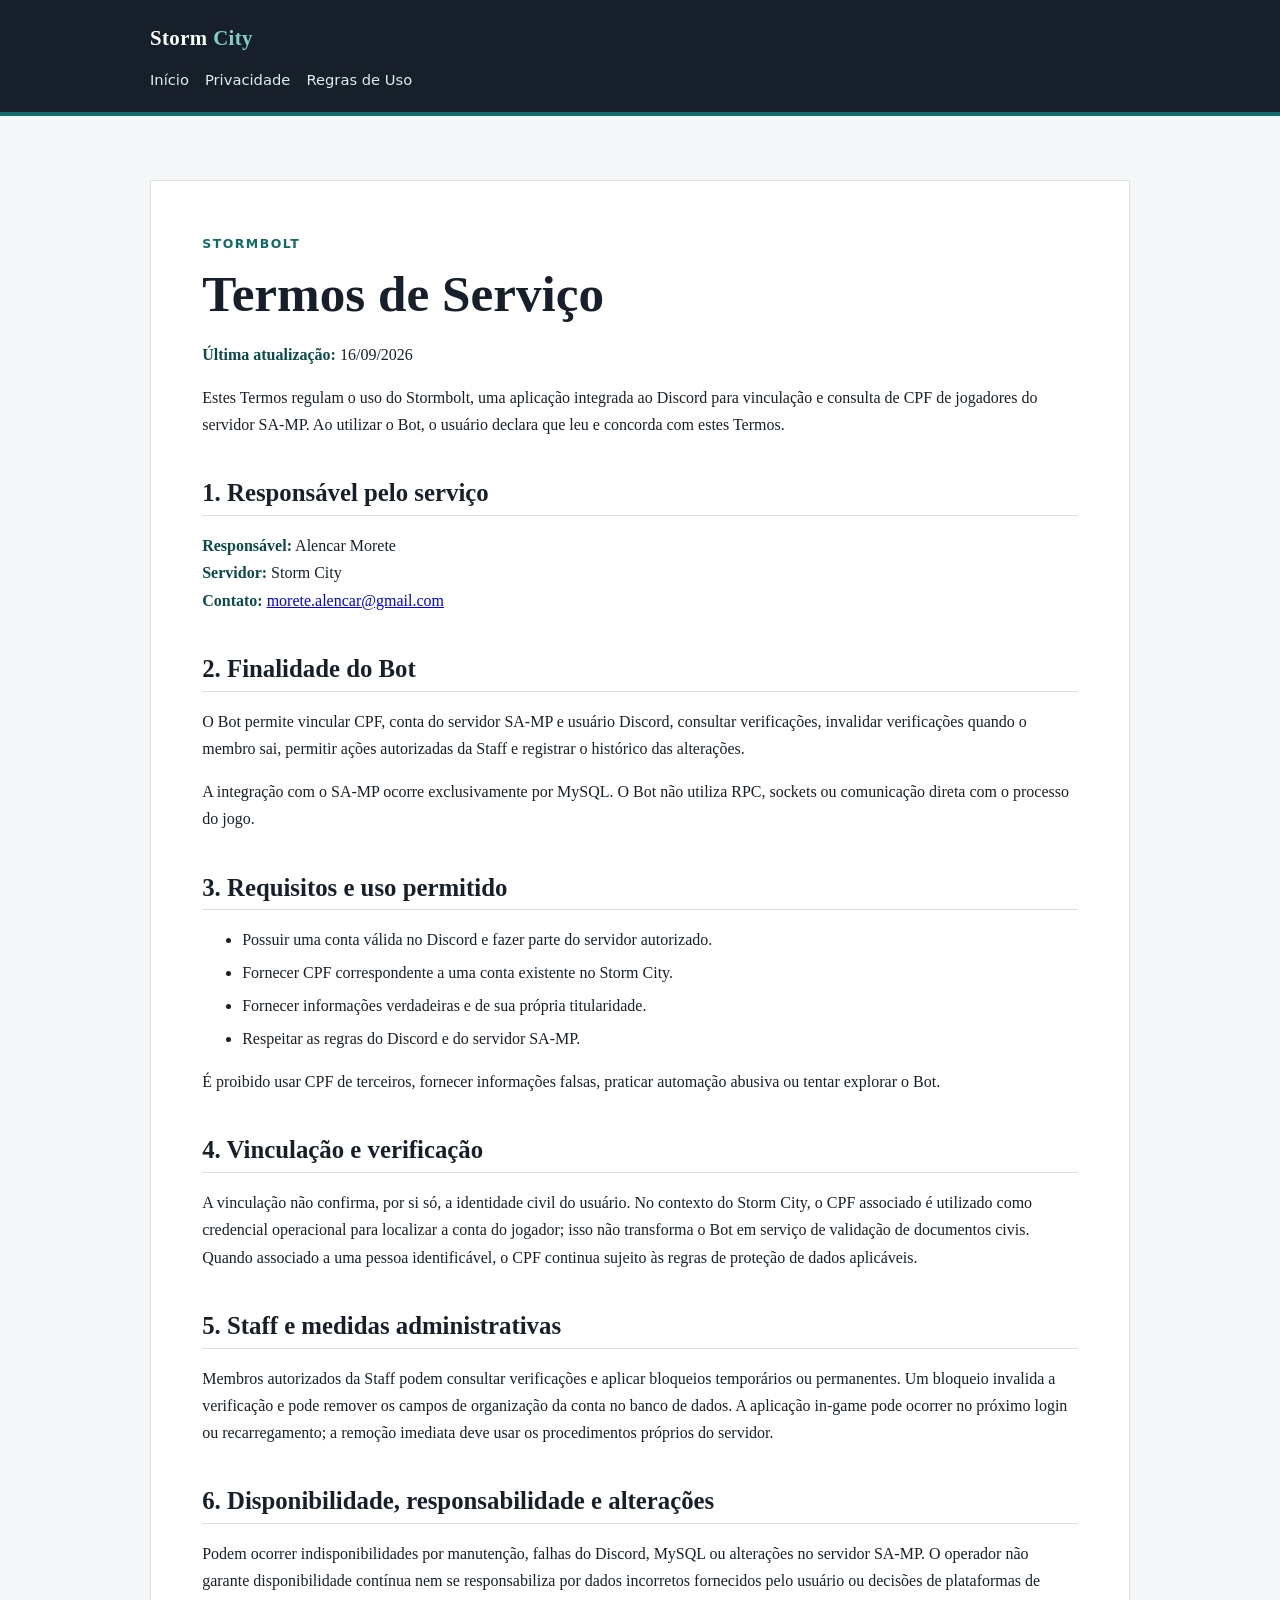
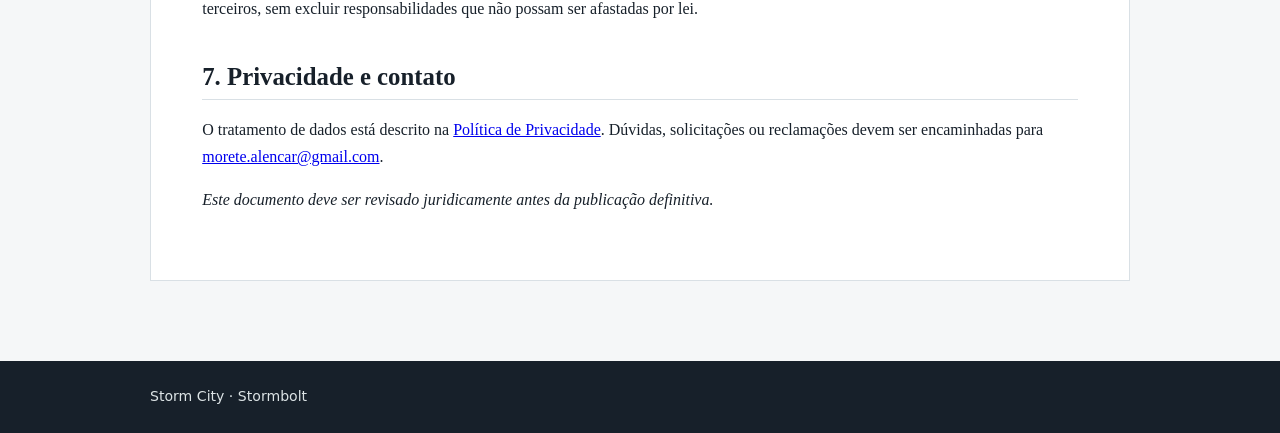
==== termos-de-servico.html @ cb51c726 "feat: include terms and policy" ====
<!doctype html>
<html lang="pt-BR">
<head>
  <meta charset="utf-8">
  <meta name="viewport" content="width=device-width, initial-scale=1">
  <meta name="description" content="Termos de Serviço do Stormbolt no servidor Storm City.">
  <title>Termos de Serviço | Storm City</title>
  <link rel="stylesheet" href="styles.css">
</head>
<body>
  <header class="site-header"><div class="header-inner"><a class="brand" href="index.html">Storm <span>City</span></a><nav aria-label="Navegação principal"><a href="index.html">Início</a><a href="privacy-policy.html">Privacidade</a><a href="regras-de-uso.html">Regras de Uso</a></nav></div></header>
  <main class="page"><article class="document">
    <div class="eyebrow">Stormbolt</div>
    <h1>Termos de Serviço</h1>
    <p><strong>Última atualização:</strong> 16/09/2026</p>
    <p>Estes Termos regulam o uso do Stormbolt, uma aplicação integrada ao Discord para vinculação e consulta de CPF de jogadores do servidor SA-MP. Ao utilizar o Bot, o usuário declara que leu e concorda com estes Termos.</p>
    <h2>1. Responsável pelo serviço</h2>
    <p><strong>Responsável:</strong> Alencar Morete<br><strong>Servidor:</strong> Storm City<br><strong>Contato:</strong> <a href="mailto:morete.alencar@gmail.com">morete.alencar@gmail.com</a></p>
    <h2>2. Finalidade do Bot</h2>
    <p>O Bot permite vincular CPF, conta do servidor SA-MP e usuário Discord, consultar verificações, invalidar verificações quando o membro sai, permitir ações autorizadas da Staff e registrar o histórico das alterações.</p>
    <p>A integração com o SA-MP ocorre exclusivamente por MySQL. O Bot não utiliza RPC, sockets ou comunicação direta com o processo do jogo.</p>
    <h2>3. Requisitos e uso permitido</h2>
    <ul><li>Possuir uma conta válida no Discord e fazer parte do servidor autorizado.</li><li>Fornecer CPF correspondente a uma conta existente no Storm City.</li><li>Fornecer informações verdadeiras e de sua própria titularidade.</li><li>Respeitar as regras do Discord e do servidor SA-MP.</li></ul>
    <p>É proibido usar CPF de terceiros, fornecer informações falsas, praticar automação abusiva ou tentar explorar o Bot.</p>
    <h2>4. Vinculação e verificação</h2>
    <p>A vinculação não confirma, por si só, a identidade civil do usuário. No contexto do Storm City, o CPF associado é utilizado como credencial operacional para localizar a conta do jogador; isso não transforma o Bot em serviço de validação de documentos civis. Quando associado a uma pessoa identificável, o CPF continua sujeito às regras de proteção de dados aplicáveis.</p>
    <h2>5. Staff e medidas administrativas</h2>
    <p>Membros autorizados da Staff podem consultar verificações e aplicar bloqueios temporários ou permanentes. Um bloqueio invalida a verificação e pode remover os campos de organização da conta no banco de dados. A aplicação in-game pode ocorrer no próximo login ou recarregamento; a remoção imediata deve usar os procedimentos próprios do servidor.</p>
    <h2>6. Disponibilidade, responsabilidade e alterações</h2>
    <p>Podem ocorrer indisponibilidades por manutenção, falhas do Discord, MySQL ou alterações no servidor SA-MP. O operador não garante disponibilidade contínua nem se responsabiliza por dados incorretos fornecidos pelo usuário ou decisões de plataformas de terceiros, sem excluir responsabilidades que não possam ser afastadas por lei.</p>
    <h2>7. Privacidade e contato</h2>
    <p>O tratamento de dados está descrito na <a href="privacy-policy.html">Política de Privacidade</a>. Dúvidas, solicitações ou reclamações devem ser encaminhadas para <a href="mailto:morete.alencar@gmail.com">morete.alencar@gmail.com</a>.</p>
    <p><em>Este documento deve ser revisado juridicamente antes da publicação definitiva.</em></p>
  </article></main>
  <footer class="site-footer"><div class="site-footer-inner">Storm City · Stormbolt</div></footer>
</body>
</html>
---- styles.css ----
:root {
  color-scheme: light;
  --ink: #17202a;
  --muted: #5c6875;
  --paper: #f5f7f8;
  --surface: #ffffff;
  --line: #d9e0e5;
  --accent: #0f6b68;
  --accent-dark: #094b49;
  --accent-soft: #d9eeec;
  --max-width: 980px;
}

* { box-sizing: border-box; }

html { scroll-behavior: smooth; }

body {
  margin: 0;
  background: var(--paper);
  color: var(--ink);
  font-family: Georgia, 'Times New Roman', serif;
  line-height: 1.7;
}

.site-header {
  background: var(--ink);
  color: #fff;
  border-bottom: 4px solid var(--accent);
}

.header-inner,
.page,
.site-footer-inner {
  width: min(100% - 2rem, var(--max-width));
  margin: 0 auto;
}

.header-inner { padding: 1.25rem 0; }

.brand {
  color: #fff;
  font-size: 1.3rem;
  font-weight: 700;
  text-decoration: none;
  letter-spacing: .02em;
}

.brand span { color: #7ed1c5; }

nav { display: flex; flex-wrap: wrap; gap: .5rem 1rem; margin-top: .75rem; }
nav a { color: #dceeed; font-family: system-ui, sans-serif; font-size: .92rem; text-decoration: none; }
nav a:hover, nav a:focus { color: #fff; text-decoration: underline; }

.page { padding: 4rem 0 5rem; }

.hero { max-width: 720px; padding-bottom: 2.5rem; }

.eyebrow { color: var(--accent); font-family: system-ui, sans-serif; font-size: .78rem; font-weight: 700; letter-spacing: .12em; text-transform: uppercase; }

h1, h2, h3 { line-height: 1.2; }
h1 { font-size: clamp(2.2rem, 6vw, 4.4rem); margin: .6rem 0 1rem; }
h2 { border-bottom: 1px solid var(--line); font-size: 1.55rem; margin: 2.5rem 0 1rem; padding-bottom: .45rem; }
h3 { font-size: 1.12rem; margin-top: 1.8rem; }

.lede { color: var(--muted); font-size: 1.2rem; max-width: 650px; }

.cards { display: grid; grid-template-columns: repeat(auto-fit, minmax(210px, 1fr)); gap: 1rem; }
.card { background: var(--surface); border: 1px solid var(--line); border-top: 4px solid var(--accent); padding: 1.35rem; }
.card h2 { border: 0; font-size: 1.25rem; margin: 0 0 .5rem; padding: 0; }
.card p { color: var(--muted); margin: 0 0 1rem; }
.card a { color: var(--accent-dark); font-family: system-ui, sans-serif; font-weight: 700; }

.document { background: var(--surface); border: 1px solid var(--line); padding: clamp(1.25rem, 4vw, 3.5rem); }
.document h1 { font-size: clamp(2rem, 5vw, 3.2rem); }
.document li { margin: .35rem 0; }
.document strong { color: var(--accent-dark); }

.notice { background: var(--accent-soft); border-left: 4px solid var(--accent); margin: 1.5rem 0; padding: 1rem 1.25rem; }

.site-footer { background: var(--ink); color: #dce3e5; font-family: system-ui, sans-serif; font-size: .88rem; }
.site-footer-inner { padding: 1.5rem 0; }
.site-footer a { color: #9ce0d5; }

@media (max-width: 600px) {
  .page { padding-top: 2.5rem; }
  h1 { font-size: 2.4rem; }
  .document { padding: 1.25rem; }
}
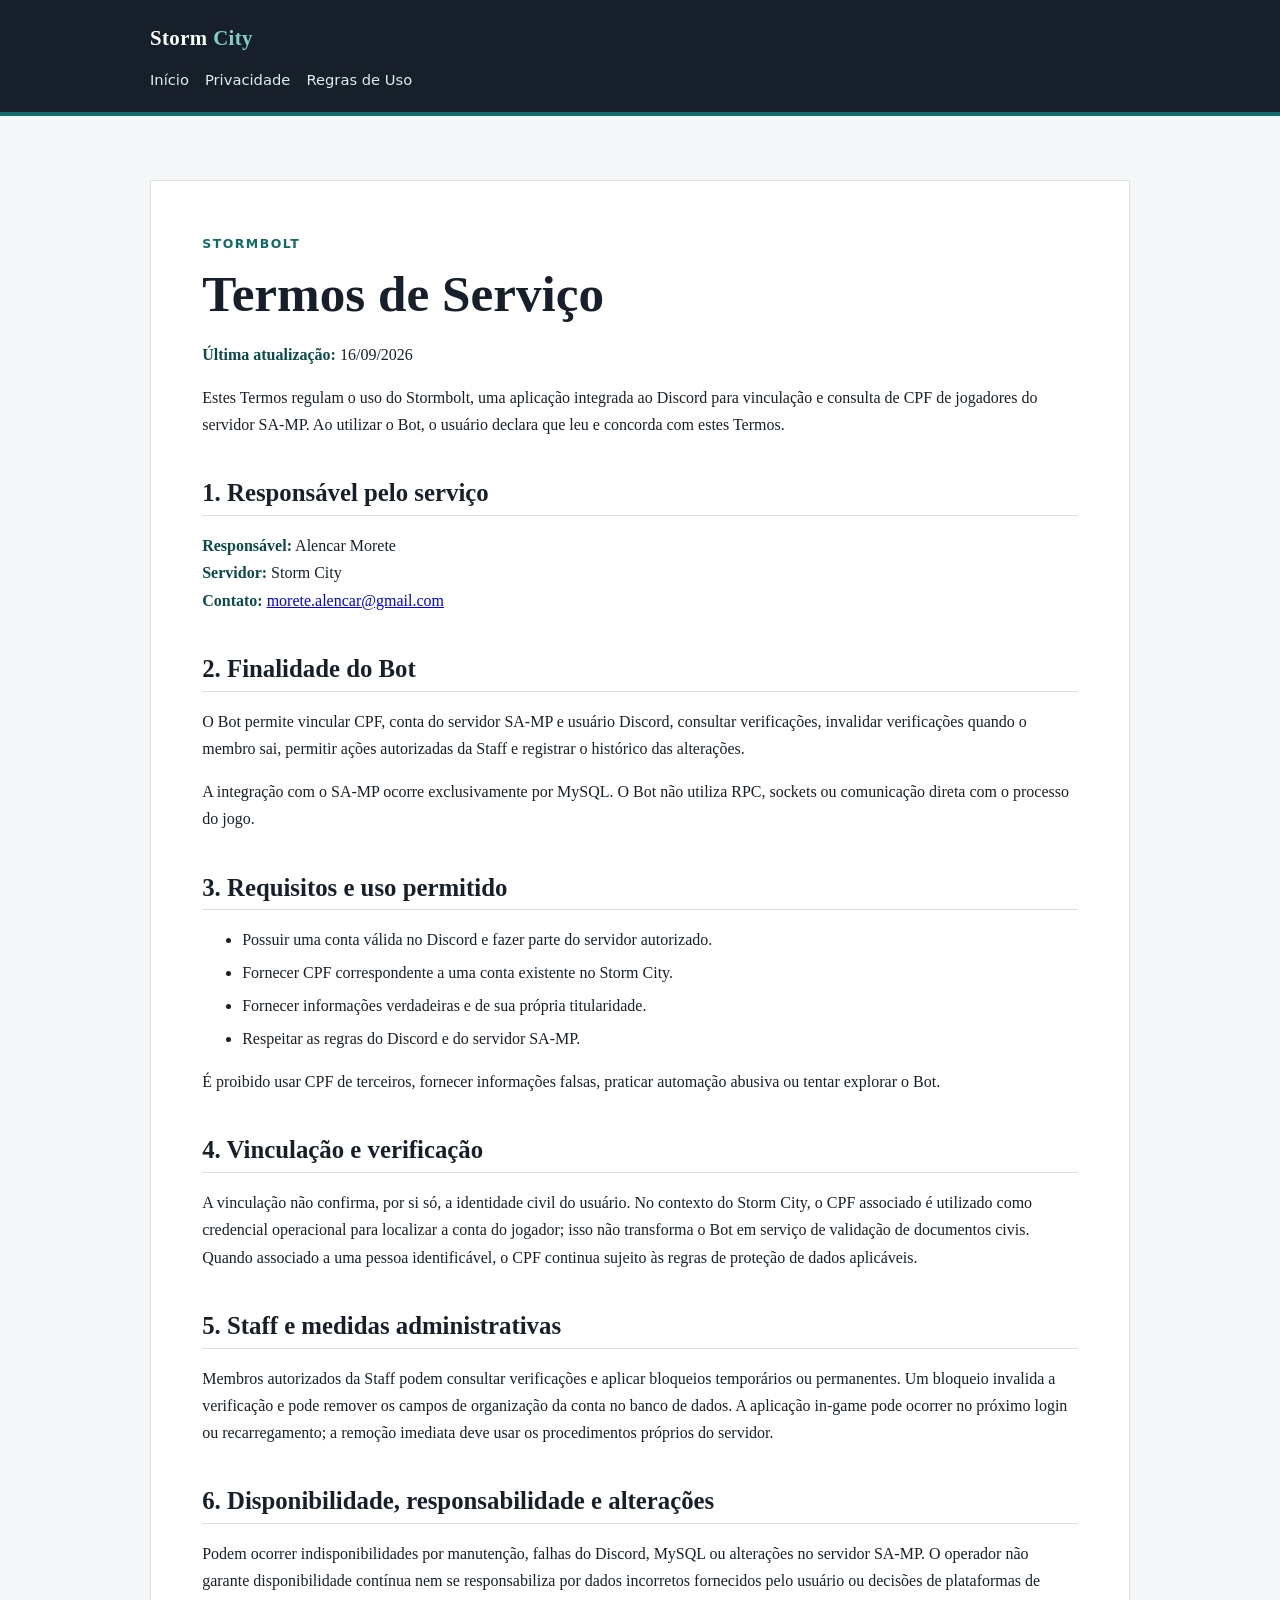
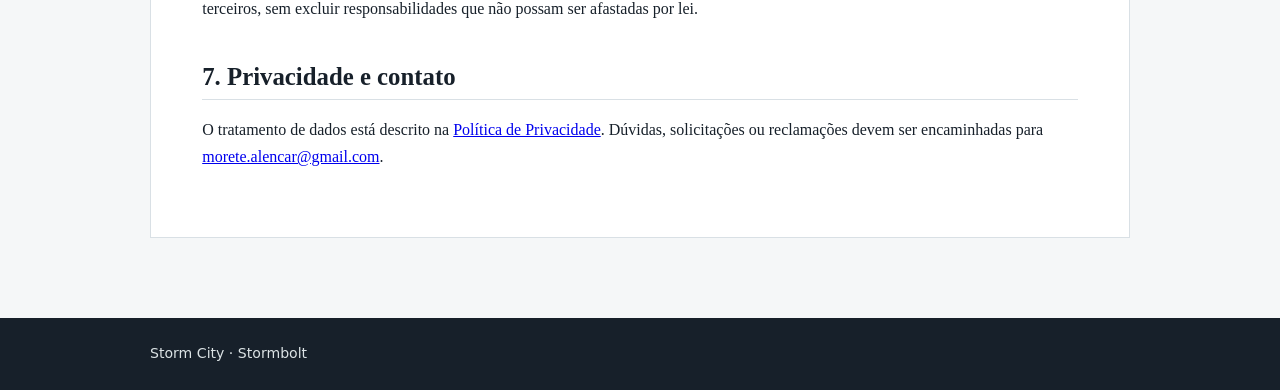
==== commit 626434e4: "fix: termos e política" ====
--- a/termos-de-servico.html
+++ b/termos-de-servico.html
@@ -30,7 +30,6 @@
     <p>Podem ocorrer indisponibilidades por manutenção, falhas do Discord, MySQL ou alterações no servidor SA-MP. O operador não garante disponibilidade contínua nem se responsabiliza por dados incorretos fornecidos pelo usuário ou decisões de plataformas de terceiros, sem excluir responsabilidades que não possam ser afastadas por lei.</p>
     <h2>7. Privacidade e contato</h2>
     <p>O tratamento de dados está descrito na <a href="privacy-policy.html">Política de Privacidade</a>. Dúvidas, solicitações ou reclamações devem ser encaminhadas para <a href="mailto:morete.alencar@gmail.com">morete.alencar@gmail.com</a>.</p>
-    <p><em>Este documento deve ser revisado juridicamente antes da publicação definitiva.</em></p>
   </article></main>
   <footer class="site-footer"><div class="site-footer-inner">Storm City · Stormbolt</div></footer>
 </body>
